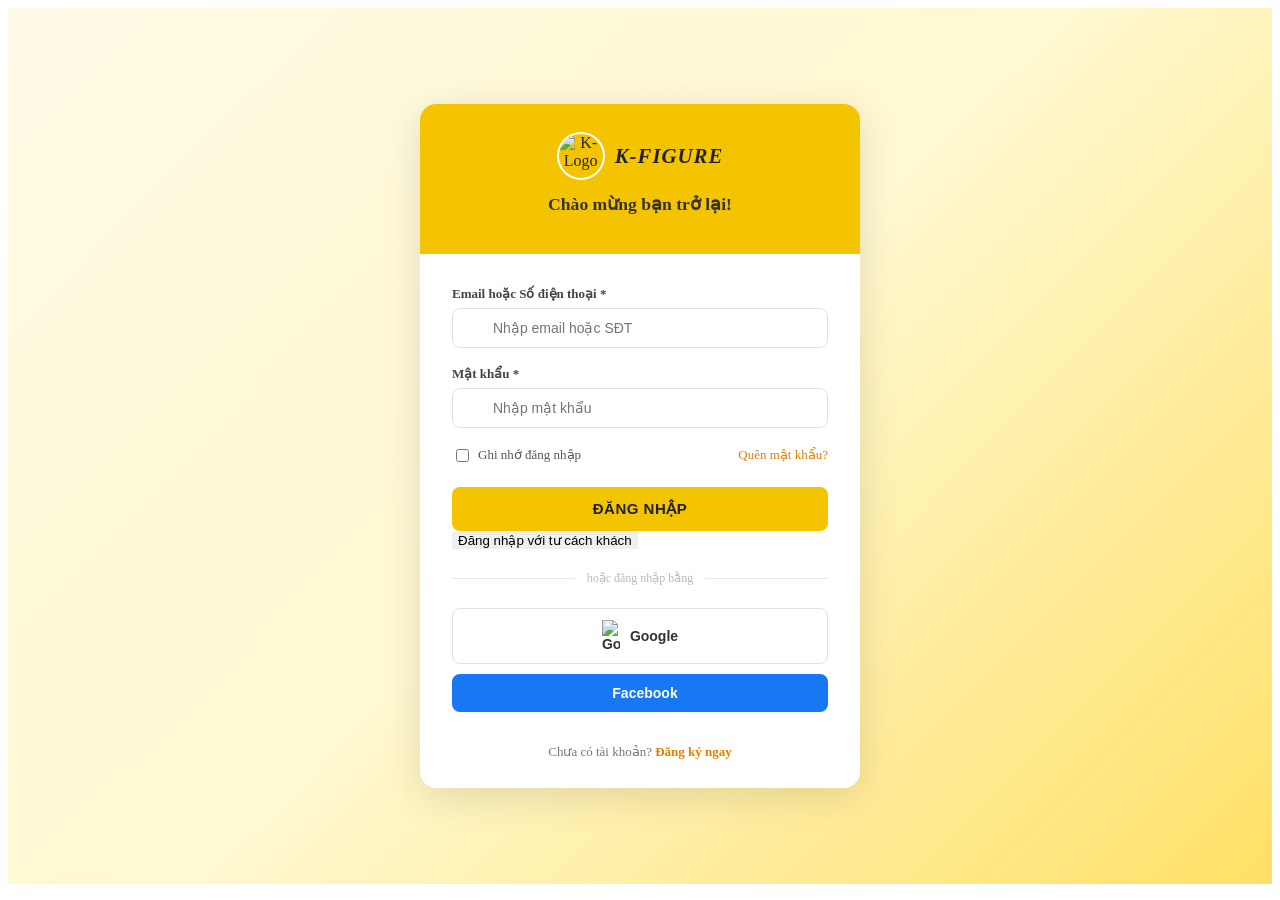
==== login.html @ 3299f8f1 "cau hinh tam thoi xong web" ====
<!DOCTYPE html>
<html lang="vi">

<head>
    <meta charset="UTF-8">
    <meta name="viewport" content="width=device-width, initial-scale=1.0">
    <title>Đăng Nhập Figures</title>
    <link rel="stylesheet" href="./style/LoginRegisterStyle.css">
    <link rel="stylesheet" href="./style/styleMobile.css">
    <script src="https://kit.fontawesome.com/69ca47d384.js" crossorigin="anonymous"></script>
</head>

<body>

    <!----------------------------------------------------------->
    <!-- MAIN -->
    <!----------------------------------------------------------->

    <main class="auth-page">
        <div class="auth-card">

            <div class="auth-header">
                <a href="index.html" class="logo-link">
                    <img src="./images/khăn đỏ chibi.jpg" alt="K-Logo">
                    <span>K-FIGURE</span>
                </a>
                <h2>Chào mừng bạn trở lại!</h2>
            </div>

            <div class="auth-body">
                <div class="form-group">

                    <label for="email">Email hoặc Số điện thoại *</label>

                    <div class="input-wrap">

                        <i class="fa-solid fa-envelope"></i>
                        <input type="text" id="email" placeholder="Nhập email hoặc SĐT">

                    </div>

                    <div class="error-message" id="emailErrorMessage"></div>

                </div>

                <div class="form-group">
                    <label for="password">Mật khẩu *</label>

                    <div class="input-wrap">

                        <i class="fa-solid fa-lock icon-left"></i>

                        <input type="password" id="password" placeholder="Nhập mật khẩu">

                        <span class="toggle-pw" onclick="togglePw('password', this)">
                            <i class="fa-solid fa-eye"></i>
                        </span>

                    </div>

                    <div class="error-message" id="passwordErrorMessage"></div>
                </div>

                <div class="form-options">
                    <label>
                        <input type="checkbox" id="remember"> Ghi nhớ đăng nhập
                    </label>
                    <a href="#">Quên mật khẩu?</a>
                </div>

                <button class="btn-auth" onclick="validateForm()">
                    <i class="fa-solid fa-right-to-bracket"></i> ĐĂNG NHẬP
                </button>

                <button class="btn-guest" onclick="guestLogin()">
                    <i class="fa-solid fa-user"></i>
                    Đăng nhập với tư cách khách
                </button>

                <div class="auth-divider">hoặc đăng nhập bằng</div>

                <button class="btn-social btn-google">
                    <img src="https://www.gstatic.com/firebasejs/ui/2.0.0/images/auth/google.svg" width="18"
                        alt="Google"> Google
                </button>
                <button class="btn-social btn-facebook">
                    <i class="fab fa-facebook-f"></i> Facebook
                </button>
            </div>

            <div class="auth-footer">
                Chưa có tài khoản? <a href="register.html">Đăng ký ngay</a>
            </div>

        </div>
    </main>

    <script src="./js/main.js"></script>
</body>

</html>
---- style/LoginRegisterStyle.css ----
/* ----------------------------------------------------------------- */
/* LOGIN */
/* ----------------------------------------------------------------- */
.auth-page {
    min-height: calc(100vh - 104px);
    background: linear-gradient(135deg, #fffbe6 0%, #fff8d0 50%, #ffe066 100%);
    display: flex;
    align-items: center;
    justify-content: center;
    padding: 40px 16px;
}

.auth-card {
    background: #fff;
    border-radius: 16px;
    box-shadow: 0 8px 40px rgba(0, 0, 0, 0.12);
    width: 100%;
    max-width: 440px;
    overflow: hidden;
}

.auth-header {
    background: #f5c400;
    padding: 28px 32px 24px;
    text-align: center;
}

.auth-header .logo-link {
    display: inline-flex;
    align-items: center;
    gap: 10px;
    text-decoration: none;
    color: #222;
}

.auth-header .logo-link img {
    width: 44px;
    height: 44px;
    border-radius: 50%;
    border: 2px solid #fff;
    object-fit: cover;
}

.auth-header .logo-link span {
    font-size: 1.3rem;
    font-weight: 900;
    font-style: italic;
    letter-spacing: 1px;
}

.auth-header h2 {
    margin-top: 14px;
    font-size: 1.1rem;
    font-weight: 600;
    color: #333;
}

.auth-body {
    padding: 32px;
}

.form-group {
    margin-bottom: 18px;
}

.form-group label {
    display: block;
    font-size: 13px;
    font-weight: 600;
    color: #444;
    margin-bottom: 6px;
}

.input-wrap {
    position: relative;
}

.input-wrap i {
    position: absolute;
    left: 12px;
    top: 50%;
    transform: translateY(-50%);
    color: #bbb;
    font-size: 14px;
}

.input-wrap input {
    width: 100%;
    padding: 11px 14px 11px 36px;
    border: 1.5px solid #e0e0e0;
    border-radius: 8px;
    font-size: 14px;
    color: #333;
    outline: none;
    transition: border-color 0.2s, box-shadow 0.2s;
    box-sizing: border-box;
}

.input-wrap input:focus {
    border-color: #f5c400;
    box-shadow: 0 0 0 3px rgba(245, 196, 0, 0.15);
}

.input-wrap .toggle-pw {
    position: absolute;
    right: 12px;
    top: 50%;
    transform: translateY(-50%);
    background: none;
    border: none;
    cursor: pointer;
    color: #bbb;
    font-size: 14px;
    pointer-events: all;
}

.form-options {
    display: flex;
    justify-content: space-between;
    align-items: center;
    margin-bottom: 22px;
    font-size: 13px;
}

.form-options label {
    display: flex;
    align-items: center;
    gap: 6px;
    color: #555;
    cursor: pointer;
}

.form-options a {
    color: #e67e00;
    text-decoration: none;
}

.form-options a:hover {
    text-decoration: underline;
}

.btn-auth {
    width: 100%;
    padding: 13px;
    background: #f5c400;
    border: none;
    border-radius: 8px;
    font-size: 15px;
    font-weight: 700;
    color: #222;
    cursor: pointer;
    transition: background 0.2s, transform 0.1s;
    letter-spacing: 0.5px;
}

.btn-auth:hover {
    background: #e0b000;
}

.btn-auth:active {
    transform: scale(0.98);
}

.auth-divider {
    display: flex;
    align-items: center;
    gap: 12px;
    margin: 22px 0;
    color: #bbb;
    font-size: 12px;
}

.auth-divider::before,
.auth-divider::after {
    content: '';
    flex: 1;
    height: 1px;
    background: #e8e8e8;
}

.btn-social {
    width: 100%;
    padding: 11px;
    border-radius: 8px;
    font-size: 14px;
    font-weight: 600;
    cursor: pointer;
    display: flex;
    align-items: center;
    justify-content: center;
    gap: 10px;
    transition: opacity 0.2s, transform 0.1s;
    border: none;
}

.btn-social:active {
    transform: scale(0.98);
}

.btn-google {
    background: #fff;
    border: 1.5px solid #e0e0e0 !important;
    color: #333;
}

.btn-google:hover {
    background: #f7f7f7;
}

.btn-facebook {
    background: #1877f2;
    color: #fff;
    margin-top: 10px;
}

.btn-facebook:hover {
    opacity: 0.9;
}

.auth-footer {
    text-align: center;
    padding: 0 32px 28px;
    font-size: 13px;
    color: #777;
}

.auth-footer a {
    color: #e67e00;
    font-weight: 600;
    text-decoration: none;
}

.auth-footer a:hover {
    text-decoration: underline;
}

.error-message {
    color: red;
    font-size: 14px;
    margin-top: 5px;
    padding-left: 5px;
}

.btn-guest {
    border: none;
    cursor: pointer;
}

/* ICON MẮT */

.input-wrap {
    position: relative;
}

.input-wrap input {
    width: 100%;
    padding-left: 40px;
    padding-right: 45px;
    
}

.icon-left {
    position: absolute;
    left: 15px;
    top: 50%;
    transform: translateY(-50%);
    color: #888;
}

.toggle-pw {
    position: absolute;
    right: 15px;
    top: 50%;
    transform: translateY(-50%);

    cursor: pointer;
    color: #888;

    z-index: 1000;
}
---- style/styleMobile.css ----
/* ------------------------------------------------------- */
/* MOBIE  */
/* ------------------------------------------------------- */

.mobile-bottom-nav,
.mobile-menu-overlay,        
.mobile-menu-drawer,
.mobile-account-dropdown {
    display: none;
}

.body {
    background-color: #fff8d0;
}

@media (max-width: 768px) {

    .dropdown-menu {
        position: fixed;
        bottom: 70px;
        right: 16px;
        top: auto;
    }

    .mobile-account-dropdown {
        display: none;
        position: fixed;
        bottom: 70px;
        left: 50%;
        transform: translateX(-50%);
        background: #fff;
        border: 1px solid var(--yellow);
        border-radius: 10px;
        box-shadow: 0 -4px 16px rgba(0, 0, 0, 0.15);
        z-index: 9998;
        min-width: 180px;
        overflow: hidden;
    }

    .mobile-account-dropdown.show {
        display: block;
    }

    .mobile-account-dropdown a {
        display: flex;
        align-items: center;
        gap: 10px;
        padding: 14px 20px;
        color: var(--text-dark);
        text-decoration: none;
        font-size: 14px;
        font-weight: 500;
        border-bottom: 1px solid #f0f0f0;
        transition: background 0.15s, color 0.15s;
    }

    .mobile-account-dropdown a:last-child {
        border-bottom: none;
    }

    .mobile-account-dropdown a:hover {
        background: #fff8e0;
        color: var(--orange);
    }

    .mobile-account-dropdown a i {
        color: var(--yellow-dark);
        font-size: 16px;
    }

    .hotline-group,
    .header-nav,
    .user-ShoppingCart {
        display: none !important;
    }

    .header-top {
        height: auto;
    }

    .header-top-inner {
        padding: 8px 12px;
        gap: 10px;
    }

    .logo-text {
        font-size: 1rem;
    }

    .search-container {
        max-width: 100%;
    }

    body {
        padding-bottom: 70px;
    }

    .mobile-bottom-nav {
        display: flex;
        position: fixed;
        bottom: 0;
        left: 0;
        right: 0;
        z-index: 9999;
        background: #fff;
        border-top: 2px solid #e0e0e0;
        border-radius: 16px 16px 0 0;
        box-shadow: 0 -3px 12px rgba(0, 0, 0, 0.12);
        justify-content: space-around;
        align-items: center;
        padding: 6px 0 10px;
    }

    .mobile-bottom-nav .nav-item {
        display: flex;
        flex-direction: column;
        align-items: center;
        gap: 3px;
        text-decoration: none;
        color: #888;
        font-size: 10px;
        font-weight: 500;
        flex: 1;
        padding: 4px 0;
        transition: color 0.2s;
    }

    .mobile-bottom-nav .nav-item i {
        font-size: 20px;
    }

    .mobile-bottom-nav .nav-item.active,
    .mobile-bottom-nav .nav-item:hover {
        color: var(--yellow-dark);
    }

    .mobile-menu-overlay {
        display: none;
        position: fixed;
        inset: 0;
        z-index: 8000;
        background: rgba(0, 0, 0, 0.4);
    }

    .mobile-menu-overlay.show {
        display: block;
    }

    .mobile-menu-drawer {
        position: fixed;
        top: 0;
        left: -100%;        
        width: 80%;
        max-width: 300px;
        height: 100%;
        z-index: 8500;
        background: #fff;
        box-shadow: 4px 0 20px rgba(0, 0, 0, 0.2);
        overflow-y: auto;
        transition: left 0.28s ease;
        display: block;
    }

    .mobile-menu-drawer.show {
        left: 0;
    }

    .mobile-menu-drawer .drawer-header {
        background: var(--yellow);
        padding: 14px 16px;
        font-weight: 700;
        font-size: 15px;
        color: #fff;
        display: flex;
        justify-content: space-between;
        align-items: center;
    }

    .mobile-menu-drawer .drawer-close {
        background: none;
        border: none;
        color: #fff;
        font-size: 20px;
        cursor: pointer;
    }

    .mobile-menu-drawer ul {
        list-style: none;
        padding: 0;
        margin: 0;
    }

    .mobile-menu-drawer ul li a {
        display: block;
        padding: 13px 18px;
        color: var(--text-dark);
        font-size: 14px;
        text-decoration: none;
        border-bottom: 1px solid #f0f0f0;
        transition: background 0.15s, color 0.15s;
    }

    .mobile-menu-drawer ul li a:hover {
        background: #fff8e0;
        color: var(--orange);
    }

    .contact-maps {
        grid-template-columns: 1fr;
    }

    .home-highlight {
        grid-template-columns: 1fr;
    }

    .slides {
        height: 220px;
    }

    .containner-banner {
        padding: 15px 10px;
    }

    .featured-list {
        overflow-x: auto;
        scroll-snap-type: x mandatory;
        padding-bottom: 10px;
    }

    .featured-item {
        scroll-snap-align: start;
    }
}
/* ── Responsive ── */
@media (max-width: 900px) {
    .footer-main {
        grid-template-columns: repeat(2, 1fr);
    }

    .footer-bottom {
        grid-template-columns: 1fr;
    }
}
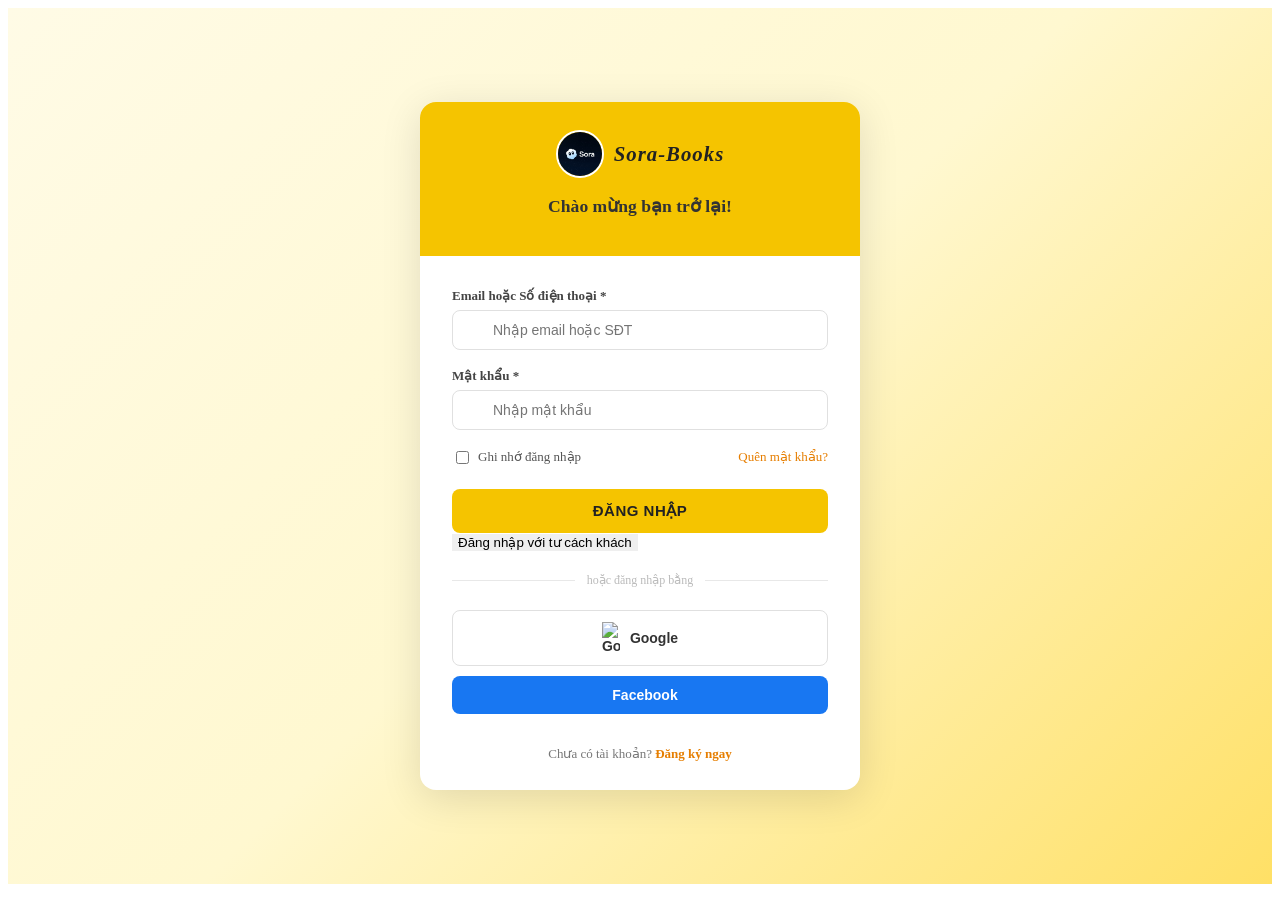
==== commit 5cf7569d: "!!!!" ====
--- a/login.html
+++ b/login.html
@@ -21,8 +21,8 @@
 
             <div class="auth-header">
                 <a href="index.html" class="logo-link">
-                    <img src="./images/khăn đỏ chibi.jpg" alt="K-Logo">
-                    <span>K-FIGURE</span>
+                    <img src="./images/Sora-logo.jpg" alt="Sora-Books Logo">
+                    <span>Sora-Books</span>
                 </a>
                 <h2>Chào mừng bạn trở lại!</h2>
             </div>
